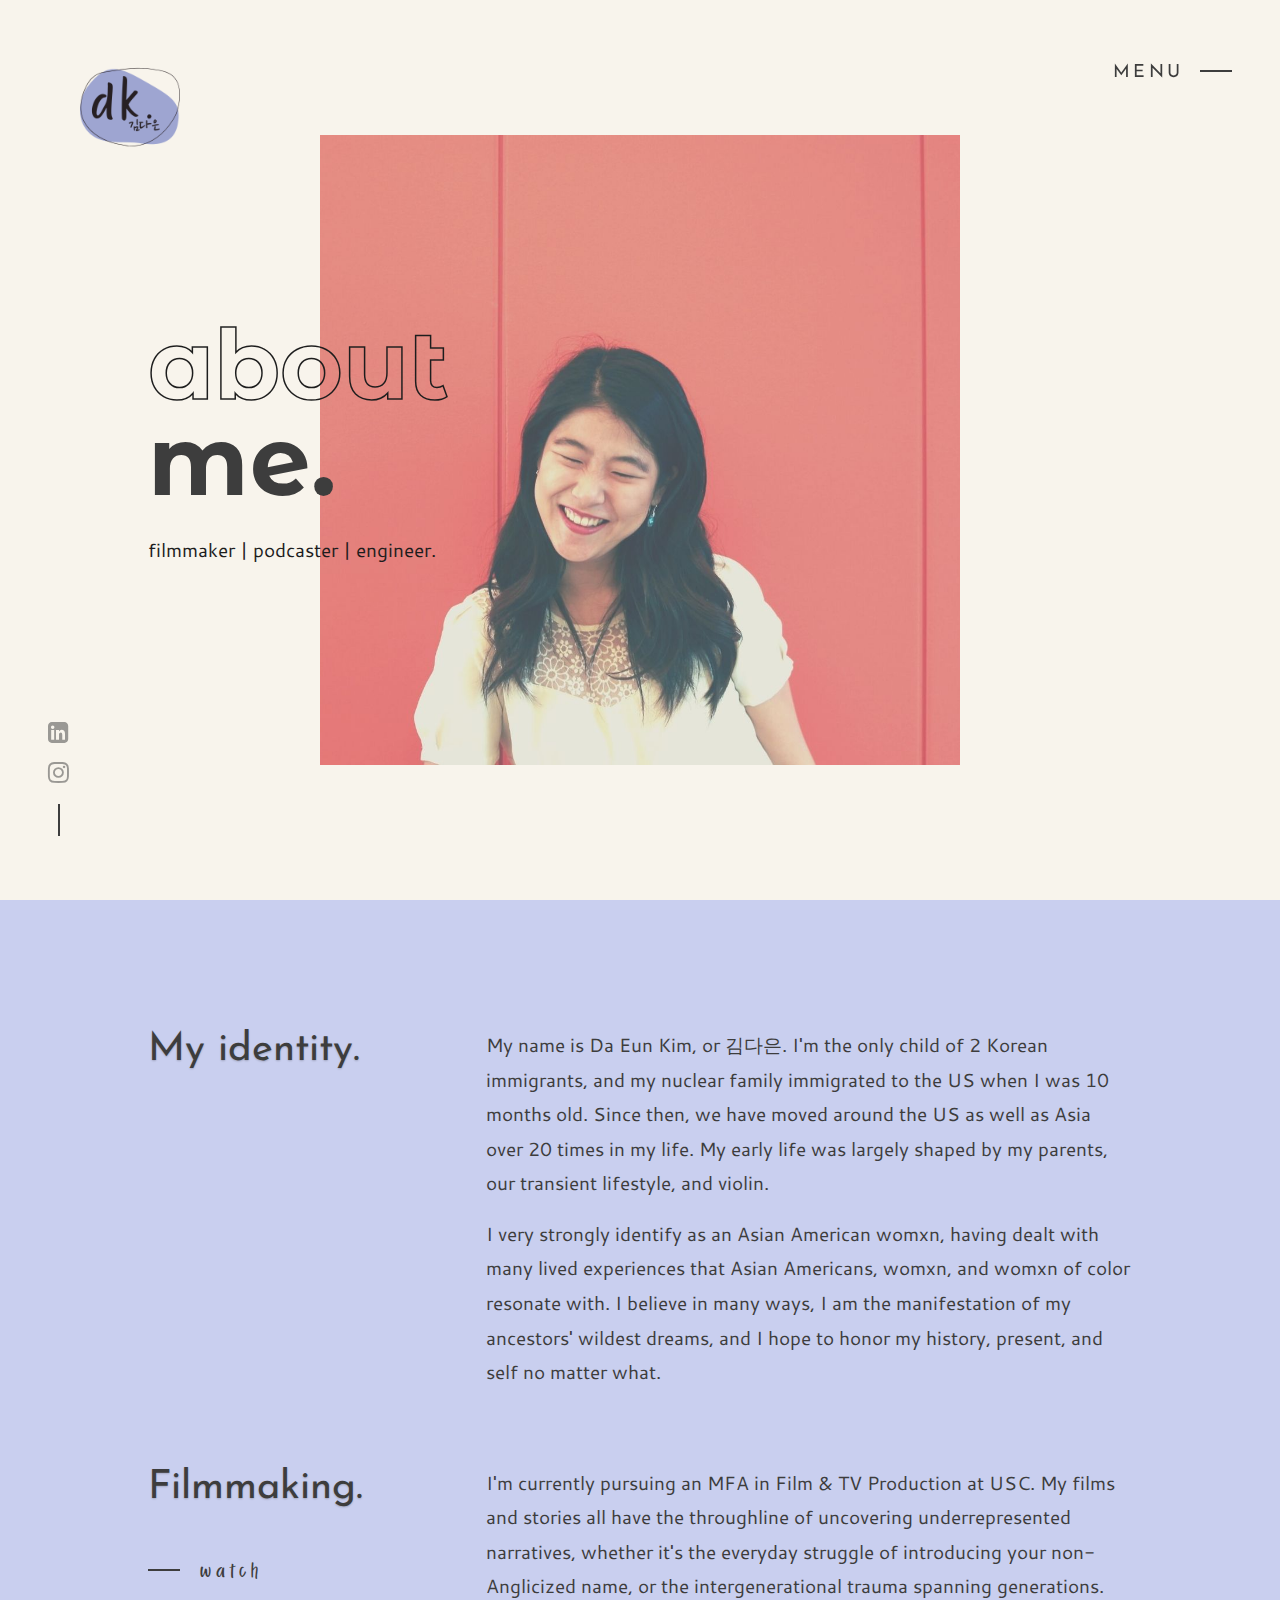
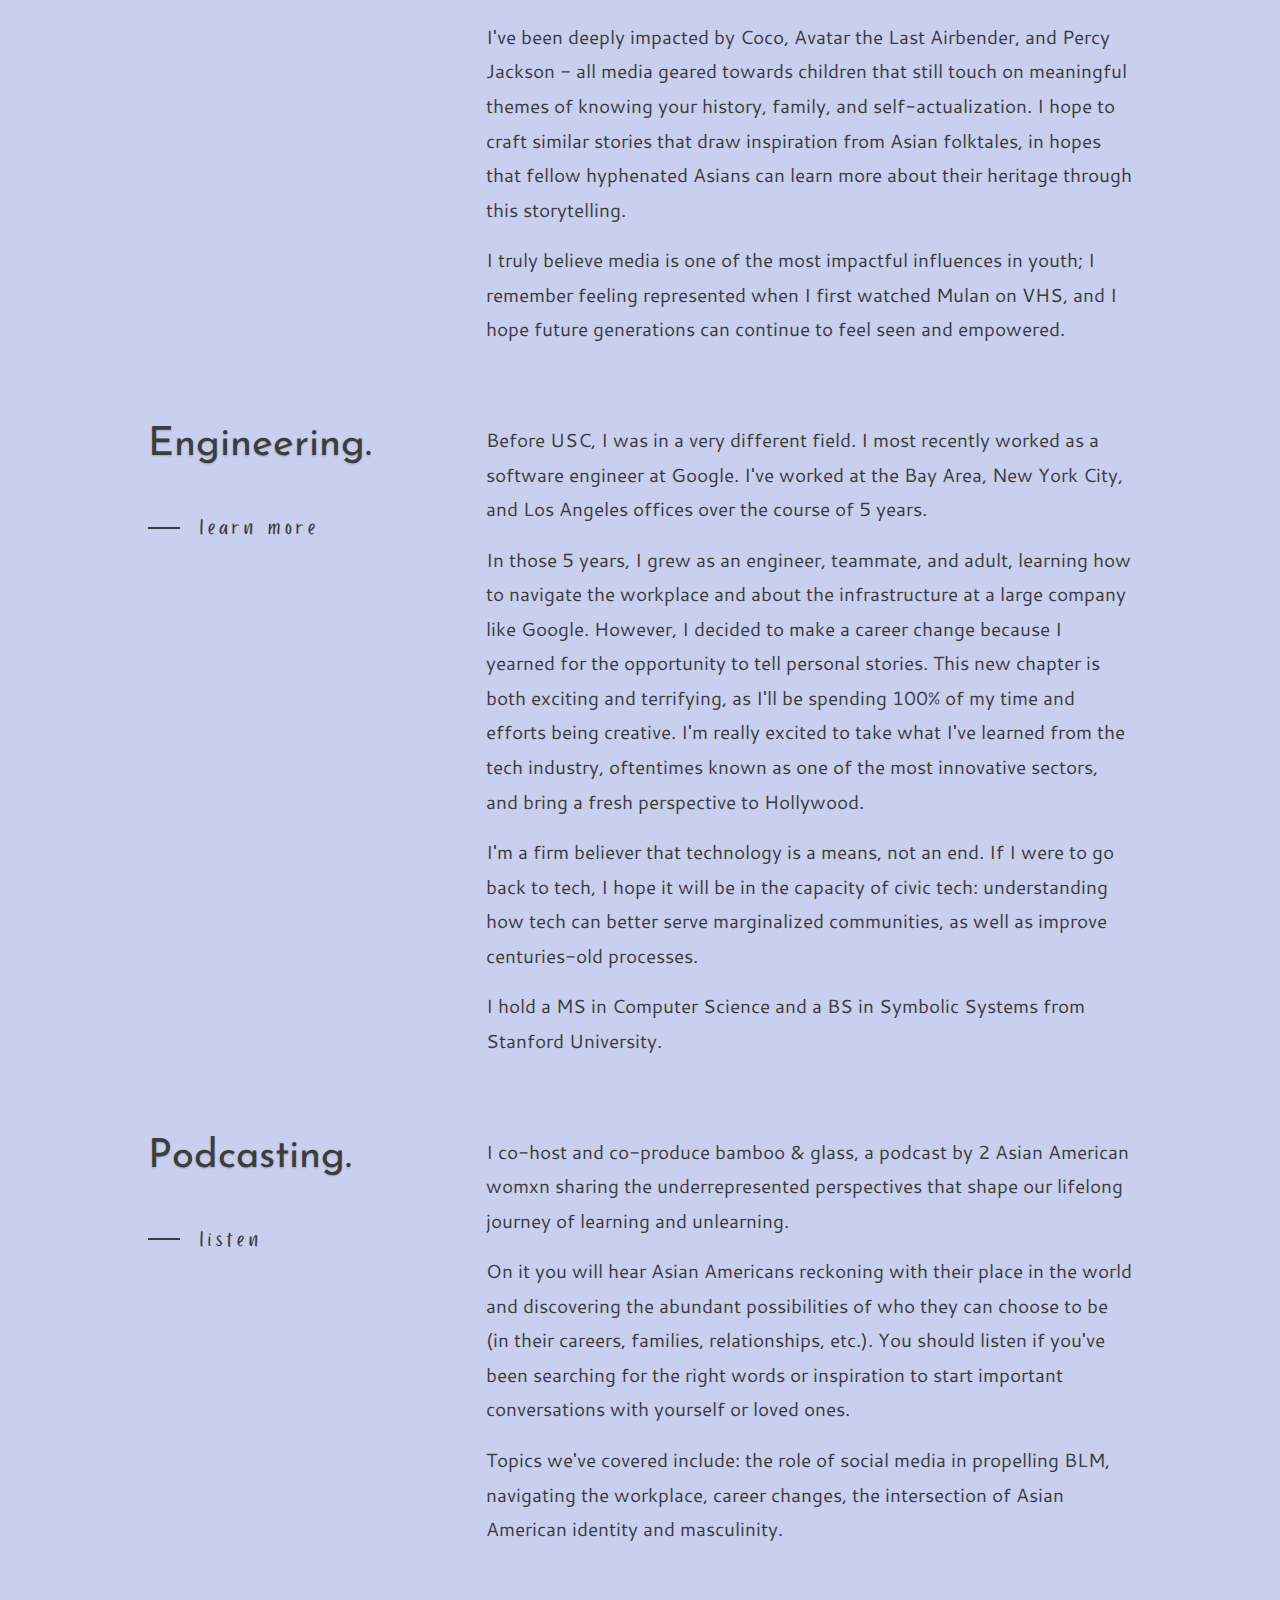
==== about.html @ c41846d3 "revamped website!" ====
<!doctype html>
<!--
Website By Miradontsoa / MiVFX
http://twitter.com/miradontsoa
http://miradontsoa.com
-->

<html class="no-js" lang="en">

<head>
  <link rel="icon" href="images/logo.png">
  <meta http-equiv="content-type" content="text/html; charset=UTF-8">

  <!-- Page Title Here -->
  <title>About me - Da Eun Kim</title>

  <!-- Meta -->
  <!-- Page Description Here -->
  <meta name="description" content="Da Eun Kim's biography.">

  <!-- Disable screen scaling-->
  <meta name="viewport" content="width=device-width, user-scalable=no, initial-scale=1, maximum-scale=1, user-scalable=0">

  <!-- Twitter Meta -->
  <meta name="twitter:site" content="@miradontsoa">
  <meta name="twitter:creator" content="@miradontsoa">
  <meta name="twitter:card" content="summary">
  <meta name="twitter:title" content="Page Title">
  <meta name="twitter:description" content="Description of the page">
  <meta name="twitter:image" content="/img/bg-default.jpg">

  <!-- Facebook Meta -->
  <meta property="og:url" content="your website url here">
  <meta property="og:title" content="Page Title">
  <meta property="og:description" content="Description of the page">
  <meta property="og:type" content="website">
  <meta property="og:image" content="/img/bg-default.jpg">
  <meta property="og:image:secure_url" content="/img/bg-default.jpg">
  <meta property="og:image:type" content="image/jpg">
  <meta property="og:image:width" content="1200">
  <meta property="og:image:height" content="630">

  <!-- Place favicon.ico and apple-touch-icon(s) in the root directory -->
  <!-- Web fonts and Web Icons -->
  <link rel="stylesheet" href="./fonts/notosans/stylesheet.css">
  <link rel="stylesheet" href="./fonts/glacial/stylesheet.css">
  <link rel="stylesheet" href="./fonts/montserrat/stylesheet.css">
  <link rel="stylesheet" href="./fonts/playfair/stylesheet.css">
  <link rel="stylesheet" href="./fonts/ionicons.min.css">
  <link rel="stylesheet" href="./fonts/font-awesome.min.css">
  <link href="https://fonts.googleapis.com/css2?family=Alegreya+Sans&family=Assistant:wght@800&family=Cantarell&family=Josefin+Sans&family=Montserrat+Alternates:wght@900&family=Oxygen:wght@300;400&display=swap" rel="stylesheet">

  <!-- Vendor CSS style -->
  <link rel="stylesheet" href="./css/pageloader.css">

  <!-- Uncomment below to load individualy vendor CSS -->
  <link rel="stylesheet" href="./css/bootstrap.min.css">
  <link rel="stylesheet" href="./js/vendor/swiper.min.css">
  <link rel="stylesheet" href="./js/vendor/jquery.fullpage.min.css">
  <link rel="stylesheet" href="./js/vegas/vegas.min.css">

  <!-- Main CSS files -->
  <link rel="stylesheet" href="./css/main.css">

  <!-- add alt layout here -->
  <link rel="stylesheet" href="./css/style-1.css">

  <script src="./js/vendor/modernizr-2.7.1.min.js"></script>

  <link href="https://unpkg.com/aos@2.3.1/dist/aos.css" rel="stylesheet">
    <script src="https://unpkg.com/aos@2.3.1/dist/aos.js"></script>
</head>

<body id="menu" class="body-page">
  <!--[if lt IE 8]>
            <p class="browsehappy">You are using an <strong>outdated</strong> browser. Please <a href="http://browsehappy.com/">upgrade your browser</a> to improve your experience.</p>
        <![endif]-->

  <!-- Page Loader : just comment these lines to remove it -->
  <div class="page-loader" id="page-loader">
    <div>
      <div class="icon ion-spin"></div>
      <p>loading</p>
    </div>
  </div>

  <!-- BEGIN OF site header Menu -->
  <header class="page-header navbar page-header-drawer menu-right logo-left topmenu-right ">

    <!-- Begin of menu icon toggler -->
    <button class="navbar-toggler site-menu-icon" id="navMenuIcon">
      <!-- Available class : menu-icon-dot / menu-icon-line-->
      <span class="menu-icon menu-icon-line">
        <span class="text show-menu-visible">Close</span>
        <span class="text hide-menu-visible">Menu</span>
        <span class="bars">
          <span class="bar1"></span>
          <span class="bar2"></span>
          <span class="bar3"></span>
        </span>
      </span>
    </button>
    <!-- End of menu icon toggler -->

    <!-- Begin of logo/brand -->
    <a class="navbar-brand" href="./#">
      <!-- Arrows scroll down/up -->
      <span class="logo">
        <img class="light-logo" src="images/logo.png" alt="Logo">
      </span>
    </a>
    <!-- End of logo/brand -->

    <!-- begin of menu wrapper -->
    <div class="all-menu-wrapper" id="navbarMenu">

      <!-- Begin of hamburger mainmenu menu -->
      <nav class="navbar-mainmenu">
        <div class="mainmenu-bg"></div>
        <div class="mainmenu-content">
          <ul class="navbar-nav">
            <li class="nav-item active">
              <a class="nav-link" href="./index.html">home</a>
            </li>
            <li class="nav-item">
              <a class="nav-link" href="./about.html">about
                <span class="sr-only">(current)</span>
              </a>
            </li>
            <li class="nav-item">
              <a class="nav-link" href="./film.html">film</a>
            </li>
            <!-- <li class="nav-item">
              <a class="nav-link" href="./demo.html">2020 vision</a>
            </li> -->
          </ul>
          <div class="navbar-footer">
            <div class="row no-gutters">
              <div class="col col-12 col-md-6">
                <div class="icons icons-margin">
                  <a class="btn-icon" href="https://www.linkedin.com/in/da-eun-kim/">
                    <i class="icon fa fa-linkedin-square"></i>
                  </a>
                  <a class="btn-icon" href="https://www.instagram.com/daeunkm/">
                    <i class="icon fa fa-instagram"></i>
                  </a>
                  <!-- <a class="btn-icon" herf="https://www.youtube.com/channel/UCE680xkY7UFFS8_4omLh6Jg">
                    <i class="icon fa fa-youtube-play"></i>
                  </a> -->
                </div>
              </div>
              <div class="col col-12 col-md-6 footer-notes">
                <p class="text-right">da eun kim. 2020</p>
              </div>
            </div>
          </div>
        </div>
      </nav>
      <!-- End of hamburger mainmenu menu -->


    </div>
    <!-- end of menu wrapper -->

  </header>
  <!-- END OF site header Menu-->

  <!-- BEGIN OF page cover -->
  <div class="page-cover">


  </div>
  <!--END OF page cover -->

  <!-- BEGIN OF page main content -->
  <main class="page-main main-anim scrollpage-container" id="mainpage">

    <!-- Begin of home section -->
    <div class="section section-home fullscreen-md main-home section-center content-black bg-level-3"
    data-section="home">
      <!-- Begin of section wrapper -->
      <div class="section-wrapper with-margin">
        <!-- content -->
        <div class="section-content anim">
          <div class="row c-wrapper">
            <div class="col-12 col-md-8 text-left">
              <!-- title and description -->
              <div class="title-desc mb-0">
                <h1 class="artsy-title display-4 display-title home-title text-no-shadow anim-blur anim-2 mb-4">
                  <span class="text-stroke">about</span>
                  <br>
                  <span class="">me.</span>
                </h1>
                <p class="anim-3">filmmaker | podcaster | engineer.</p>
              </div>
            </div>

            <div class="image-bg-wrapper center-vh">
              <div class="col-wrapper ">
                <img class="img-block" src="./images/about.jpg" alt="home image">
              </div>
            </div>
          </div>
        </div>

      </div>
      <!-- End of section wrapper -->
    </div>
    <!-- End of home section -->


    <!-- Begin of description section -->
    <div class="section fullscreen-md-off bg-level-4 no-footer" data-section="about-us">

      <!-- Begin of section wrapper -->
      <div class="section-wrapper with-margin">

        <!-- content -->
        <div class="section-content anim">
          <div class="about-row row">
            <div class="col-12 col-md-4 text-left">
              <!-- title and description -->
              <div class="title-desc pr-4">
                <h2 class="display-5 anim-2">My identity.</h2>
              </div>
            </div>
            <div class="col-12 col-md-8 text-left">
              <!-- title and description -->
              <div class="title-desc anim-4">
                <p>My name is Da Eun Kim, or 김다은. I'm the only child of 2 Korean immigrants, and my nuclear family immigrated to the US when I was 10 months old. Since then, we have moved around the US as well as Asia over 20 times in my life. My early life was largely shaped by my parents, our transient lifestyle, and violin.</p>
                <p>I very strongly identify as an Asian American womxn, having dealt with many lived experiences that Asian Americans, womxn, and womxn of color resonate with. I believe in many ways, I am the manifestation of my ancestors' wildest dreams, and I hope to honor my history, present, and self no matter what.</p>
              </div>
            </div>
          </div>

          <div class="about-row row">
            <div class="col-12 col-md-4 text-left">
              <!-- title and description -->
              <div class="title-desc pr-4">
                <h2 class="display-5 anim-2">Filmmaking.</h2>
              </div>
              <div class="btns-action anim-3 mb-3">
                <a class="btn btn-line" href="./film.html">
                  <span class="text">watch</span>
                </a>
              </div>
            </div>
            <div class="col-12 col-md-8 text-left">
              <!-- title and description -->
              <div class="title-desc anim-4">
                <p>I'm currently pursuing an MFA in Film & TV Production at USC. My films and stories all have the throughline of uncovering underrepresented narratives, whether it's the everyday struggle of introducing your non-Anglicized name, or the intergenerational trauma spanning generations.</p>
                <p>I've been deeply impacted by Coco, Avatar the Last Airbender, and Percy Jackson - all media geared towards children that still touch on meaningful themes of knowing your history, family, and self-actualization. I hope to craft similar stories that draw inspiration from Asian folktales, in hopes that fellow hyphenated Asians can learn more about their heritage through this storytelling.</p>
                <p>I truly believe media is one of the most impactful influences in youth; I remember feeling represented when I first watched Mulan on VHS, and I hope future generations can continue to feel seen and empowered.</p>
              </div>
            </div>
          </div>

          <div class="about-row row">
            <div class="col-12 col-md-4 text-left">
              <!-- title and description -->
              <div class="title-desc pr-4">
                <h2 class="display-5 anim-2">Engineering.</h2>
              </div>
              <div class="btns-action anim-3 mb-3">
                <a class="btn btn-line" href="https://www.linkedin.com/in/da-eun-kim/">
                  <span class="text">learn more</span>
                </a>
              </div>
            </div>
            <div class="col-12 col-md-8 text-left">
              <!-- title and description -->
              <div class="title-desc anim-4">
                <p>Before USC, I was in a very different field. I most recently worked as a software engineer at Google. I've worked at the Bay Area, New York City, and Los Angeles offices over the course of 5 years.</p>
                <p>In those 5 years, I grew as an engineer, teammate, and adult, learning how to navigate the workplace and about the infrastructure at a large company like Google. However, I decided to make a career change because I yearned for the opportunity to tell personal stories. This new chapter is both exciting and terrifying, as I'll be spending 100% of my time and efforts being creative. I'm really excited to take what I've learned from the tech industry, oftentimes known as one of the most innovative sectors, and bring a fresh perspective to Hollywood.</p>
                <p>I'm a firm believer that technology is a means, not an end. If I were to go back to tech, I hope it will be in the capacity of civic tech: understanding how tech can better serve marginalized communities, as well as improve centuries-old processes.</p>
                <p>I hold a MS in Computer Science and a BS in Symbolic Systems from Stanford University.</p>
              </div>
            </div>
          </div>

          <div class="row">
            <div class="col-12 col-md-4 text-left">
              <!-- title and description -->
              <div class="title-desc pr-4">
                <h2 class="display-5 anim-2">Podcasting.</h2>
              </div>
              <div class="btns-action anim-3 mb-3">
                <a class="btn btn-line" href="https://www.bambooandglass.buzzsprout.com">
                  <span class="text">listen</span>
                </a>
              </div>
            </div>
            <div class="col-12 col-md-8 text-left">
              <!-- title and description -->
              <div class="title-desc anim-4">
                <p>I co-host and co-produce bamboo & glass, a podcast by 2 Asian American womxn sharing the underrepresented perspectives that shape our lifelong journey of learning and unlearning.</p>
                <p>On it you will hear Asian Americans reckoning with their place in the world and discovering the abundant possibilities of who they can choose to be (in their careers, families, relationships, etc.). You should listen if you've been searching for the right words or inspiration to start important conversations with yourself or loved ones.</p>
                <p>Topics we've covered include: the role of social media in propelling BLM, navigating the workplace, career changes, the intersection of Asian American identity and masculinity.</p>
              </div>
            </div>
          </div>
        </div>


      </div>
      <!-- End of section wrapper -->
    </div>
    <!-- End of description section -->
    <!-- End of description section -->
    


    
  </main>
  <!-- END OF page main content -->

  <!-- BEGIN OF page footer -->
  <footer id="site-footer" class="page-footer d-none d-lg-block">

    <!-- Left content -->
    <div class="footer-left">
      <ul class="social">
        <li>
          <a href="https://www.linkedin.com/in/da-eun-kim/">
            <i class="icon fa fa-linkedin-square"></i>
          </a>
        </li>
        <li>
          <a href="https://www.instagram.com/daeunkm/">
            <i class="icon fa fa-instagram"></i>
          </a>
        </li>
      </ul>
    </div>
  </footer>
  <!-- END OF site footer -->

  <!-- scripts -->
  <!-- All Javascript plugins goes here -->
  <script src="./js/vendor/jquery-1.12.4.min.js"></script>

  <!-- All vendor scripts -->
  <script src="./js/vendor/scrolloverflow.min.js"></script>
  <script src="./js/vendor/all.js"></script>
  <script src="./js/particlejs/particles.min.js"></script>

  <!-- Countdown script -->
  <script src="./js/jquery.downCount.js"></script>

  <!-- Form script -->
  <script src="./js/form_script.js"></script>

  <!-- Javascript main files -->
  <script src="./js/main.js"></script>

</body>

</html>
---- fonts/notosans/stylesheet.css ----
@font-face {
    font-family: 'Noto Sans';
    src: url('NotoSans-Regular-webfont.eot');
    src: url('NotoSans-Regular-webfont.eot?#iefix') format('embedded-opentype'),
         url('NotoSans-Regular-webfont.woff2') format('woff2'),
         url('NotoSans-Regular-webfont.woff') format('woff'),
         url('NotoSans-Regular-webfont.ttf') format('truetype'),
         url('NotoSans-Regular-webfont.svg#noto_sansregular') format('svg');
    font-weight: normal;
    font-style: normal;

}


@font-face {
    font-family: 'Noto Sans';
    src: url('NotoSans-Italic-webfont.eot');
    src: url('NotoSans-Italic-webfont.eot?#iefix') format('embedded-opentype'),
         url('NotoSans-Italic-webfont.woff2') format('woff2'),
         url('NotoSans-Italic-webfont.woff') format('woff'),
         url('NotoSans-Italic-webfont.ttf') format('truetype'),
         url('NotoSans-Italic-webfont.svg#noto_sansitalic') format('svg');
    font-weight: normal;
    font-style: italic;

}


@font-face {
    font-family: 'Noto Sans';
    src: url('NotoSans-Bold-webfont.eot');
    src: url('NotoSans-Bold-webfont.eot?#iefix') format('embedded-opentype'),
         url('NotoSans-Bold-webfont.woff2') format('woff2'),
         url('NotoSans-Bold-webfont.woff') format('woff'),
         url('NotoSans-Bold-webfont.ttf') format('truetype'),
         url('NotoSans-Bold-webfont.svg#noto_sansbold') format('svg');
    font-weight: bold;
    font-style: normal;

}

@font-face {
    font-family: 'Noto Sans';
    src: url('NotoSans-BoldItalic-webfont.eot');
    src: url('NotoSans-BoldItalic-webfont.eot?#iefix') format('embedded-opentype'),
         url('NotoSans-BoldItalic-webfont.woff2') format('woff2'),
         url('NotoSans-BoldItalic-webfont.woff') format('woff'),
         url('NotoSans-BoldItalic-webfont.ttf') format('truetype'),
         url('NotoSans-BoldItalic-webfont.svg#noto_sansbold_italic') format('svg');
    font-weight: normal;
    font-style: italic;

}
---- fonts/glacial/stylesheet.css ----
/* Generated by Font Squirrel (http://www.fontsquirrel.com) on February 24, 2016 */



@font-face {
    font-family: "Glacial Indifference";
    src: url('glacialindifference-bold_-_copie-webfont.eot');
    src: url('glacialindifference-bold_-_copie-webfont.eot?#iefix') format('embedded-opentype'),
         url('glacialindifference-bold_-_copie-webfont.woff2') format('woff2'),
         url('glacialindifference-bold_-_copie-webfont.woff') format('woff'),
         url('glacialindifference-bold_-_copie-webfont.ttf') format('truetype'),
         url('glacialindifference-bold_-_copie-webfont.svg#glacial_indifferencebold') format('svg');
    font-weight: bold;
    font-style: normal;

}




@font-face {
    font-family: "Glacial Indifference";
    src: url('glacialindifference-regular-webfont.eot');
    src: url('glacialindifference-regular-webfont.eot?#iefix') format('embedded-opentype'),
         url('glacialindifference-regular-webfont.woff2') format('woff2'),
         url('glacialindifference-regular-webfont.woff') format('woff'),
         url('glacialindifference-regular-webfont.ttf') format('truetype'),
         url('glacialindifference-regular-webfont.svg#glacial_indifferenceregular') format('svg');
    font-weight: normal;
    font-style: normal;

}
---- fonts/montserrat/stylesheet.css ----
/* Generated by Font Squirrel (http://www.fontsquirrel.com) on March 2, 2015 */



@font-face {
    font-family: 'Montserrat';
    src: url('Montserrat-Black-webfont.eot');
    src: url('Montserrat-Black-webfont.eot?#iefix') format('embedded-opentype'),
         url('Montserrat-Black-webfont.woff2') format('woff2'),
         url('Montserrat-Black-webfont.woff') format('woff'),
         url('Montserrat-Black-webfont.ttf') format('truetype');
    font-weight: 900;
    font-style: normal;

}




@font-face {
    font-family: 'Montserrat';
    src: url('Montserrat-Bold-webfont.eot');
    src: url('Montserrat-Bold-webfont.eot?#iefix') format('embedded-opentype'),
         url('Montserrat-Bold-webfont.woff2') format('woff2'),
         url('Montserrat-Bold-webfont.woff') format('woff'),
         url('Montserrat-Bold-webfont.ttf') format('truetype');
    font-weight: 700;
    font-style: normal;

}




@font-face {
    font-family: 'Montserrat Hairline';
    src: url('Montserrat-Hairline-webfont.eot');
    src: url('Montserrat-Hairline-webfont.eot?#iefix') format('embedded-opentype'),
         url('Montserrat-Hairline-webfont.woff2') format('woff2'),
         url('Montserrat-Hairline-webfont.woff') format('woff'),
         url('Montserrat-Hairline-webfont.ttf') format('truetype');
    font-weight: normal;
    font-style: normal;

}

@font-face {
    font-family: 'Montserrat';
    src: url('Montserrat-Hairline-webfont.eot');
    src: url('Montserrat-Hairline-webfont.eot?#iefix') format('embedded-opentype'),
         url('Montserrat-Hairline-webfont.woff2') format('woff2'),
         url('Montserrat-Hairline-webfont.woff') format('woff'),
         url('Montserrat-Hairline-webfont.ttf') format('truetype');
    font-weight: 100;
    font-style: normal;

}



@font-face {
    font-family: 'Montserrat';
    src: url('Montserrat-Regular-webfont.eot');
    src: url('Montserrat-Regular-webfont.eot?#iefix') format('embedded-opentype'),
         url('Montserrat-Regular-webfont.woff2') format('woff2'),
         url('Montserrat-Regular-webfont.woff') format('woff'),
         url('Montserrat-Regular-webfont.ttf') format('truetype');
    font-weight: normal;
    font-style: normal;

}




@font-face {
    font-family: 'Montserrat';
    src: url('Montserrat-Light-webfont.eot');
    src: url('Montserrat-Light-webfont.eot?#iefix') format('embedded-opentype'),
         url('Montserrat-Light-webfont.woff2') format('woff2'),
         url('Montserrat-Light-webfont.woff') format('woff'),
         url('Montserrat-Light-webfont.ttf') format('truetype');
    font-weight: 300;
    font-style: normal;

}
---- fonts/playfair/stylesheet.css ----
/* Generated by Font Squirrel (https://www.fontsquirrel.com) on November 28, 2016 */



@font-face {
    font-family: 'Playfair Display';
    src: url('playfairdisplay-black-webfont.woff2') format('woff2'),
         url('playfairdisplay-black-webfont.woff') format('woff');
    font-weight: 800;
    font-style: normal;

}



@font-face {
    font-family: 'Playfair Display';
    src: url('playfairdisplay-blackitalic-webfont.woff2') format('woff2'),
         url('playfairdisplay-blackitalic-webfont.woff') format('woff');
    font-weight: 800;
    font-style: italic;

}



@font-face {
    font-family: 'Playfair Display';
    src: url('playfairdisplay-bold-webfont.woff2') format('woff2'),
         url('playfairdisplay-bold-webfont.woff') format('woff');
    font-weight: bold;
    font-style: normal;

}





@font-face {
    font-family: 'Playfair Display';
    src: url('playfairdisplay-bolditalic-webfont.woff2') format('woff2'),
         url('playfairdisplay-bolditalic-webfont.woff') format('woff');
    font-weight: bold;
    font-style: italic;

}


@font-face {
    font-family: 'Playfair Display';
    src: url('playfairdisplay-regular-webfont.woff2') format('woff2'),
         url('playfairdisplay-regular-webfont.woff') format('woff');
    font-weight: normal;
    font-style: normal;

}




@font-face {
    font-family: 'Playfair Display';
    src: url('playfairdisplay-italic-webfont.woff2') format('woff2'),
         url('playfairdisplay-italic-webfont.woff') format('woff');
    font-weight: normal;
    font-style: italic;

}
---- css/pageloader.css ----
/*----------------------------------------------------------------------
Page loader CSS BY HighHay

USAGE:
------
- Add this as an external CSS file and put it before other css links inside
html file
- Add the following tag inside HTML file :
<div class='page-loader'>
    <div><i class='fa fa-spinner  fa-spin'></i><p>loading</p></div>
</div>
------------------------------------------------------------------------*/
.page-loader {
  position: fixed;
  z-index: 200;
  width: 100%;
  height: 100%;
  top: 0;
  left: 0;
  color: #8b8b8b;
  background: #ffffff;
  display: block; }

.page-loader .fa {
  font-size: 2.5rem; }

.page-loader,
.page-loader.visible {
  transition: 0.6s;
  opacity: 1;
  visibility: visible; }

.page-loader.p-hidden {
  visibility: hidden;
  opacity: 0; }

.page-loader div {
  position: absolute;
  top: 50%;
  width: 100%;
  text-align: center;
  margin-top: 0;
  display: block;
  -webkit-transform: translateY(-50%);
          transform: translateY(-50%); }

.page-loader div .icon {
  position: absolute;
  display: inline-block;
  margin-left: -40px;
  margin-top: -40px;
  left: 50%;
  width: 80px;
  height: 80px;
  content: "";
  background: transparent;
  border-radius: 100px;
  border: 2px solid currentColor;
  border-top-color: transparent;
  border-bottom-color: transparent; }

.page-loader div p {
  margin-top: 0;
  margin-bottom: 0;
  font-size: 14px;
  color: currentColor;
  letter-spacing: 1em;
  padding-left: 1em;
  text-transform: uppercase;
  /*			font-family: 'Montserrat';*/
  font-family: 'Roboto', 'Helvetica', sans-serif;
  font-weight: bold; }
---- js/vegas/vegas.min.css ----
/*
	vegas vieo background
*/
.vegas-overlay,.vegas-slide,.vegas-slide-inner,.vegas-timer,.vegas-wrapper{position:absolute;top:0;left:0;bottom:0;right:0;overflow:hidden;border:none;padding:0;margin:0}.vegas-overlay{opacity:.5;background:url(overlays/02.png) center center}.vegas-timer{top:auto;bottom:0;height:2px}.vegas-timer-progress{width:0;height:100%;background:#fff;-webkit-transition:width ease-out;transition:width ease-out}.vegas-timer-running .vegas-timer-progress{width:100%}.vegas-slide,.vegas-slide-inner{margin:0;padding:0;background:center center no-repeat;-webkit-transform:translateZ(0);transform:translateZ(0)}body .vegas-container{overflow:hidden!important;position:relative}.vegas-video{min-width:100%;min-height:100%;width:auto;height:auto}body.vegas-container{overflow:auto;position:static;z-index:-2}body.vegas-container>.vegas-overlay,body.vegas-container>.vegas-slide,body.vegas-container>.vegas-timer{position:fixed;z-index:-1}:root body.vegas-container>.vegas-overlay,:root body.vegas-container>.vegas-slide,_::full-page-media,_:future{bottom:-76px}.vegas-transition-fade,.vegas-transition-fade2{opacity:0}.vegas-transition-fade-in,.vegas-transition-fade2-in{opacity:1}.vegas-transition-fade2-out{opacity:0}.vegas-transition-blur,.vegas-transition-blur2{opacity:0;-webkit-filter:blur(32px);filter:blur(32px)}.vegas-transition-blur-in,.vegas-transition-blur2-in{opacity:1;-webkit-filter:blur(0px);filter:blur(0px)}.vegas-transition-blur2-out{opacity:0}.vegas-transition-flash,.vegas-transition-flash2{opacity:0;-webkit-filter:brightness(25);filter:brightness(25)}.vegas-transition-flash-in,.vegas-transition-flash2-in{opacity:1;-webkit-filter:brightness(1);filter:brightness(1)}.vegas-transition-flash2-out{opacity:0;-webkit-filter:brightness(25);filter:brightness(25)}.vegas-transition-negative,.vegas-transition-negative2{opacity:0;-webkit-filter:invert(100%);filter:invert(100%)}.vegas-transition-negative-in,.vegas-transition-negative2-in{opacity:1;-webkit-filter:invert(0);filter:invert(0)}.vegas-transition-negative2-out{opacity:0;-webkit-filter:invert(100%);filter:invert(100%)}.vegas-transition-burn,.vegas-transition-burn2{opacity:0;-webkit-filter:contrast(1000%) saturate(1000%);filter:contrast(1000%) saturate(1000%)}.vegas-transition-burn-in,.vegas-transition-burn2-in{opacity:1;-webkit-filter:contrast(100%) saturate(100%);filter:contrast(100%) saturate(100%)}.vegas-transition-burn2-out{opacity:0;-webkit-filter:contrast(1000%) saturate(1000%);filter:contrast(1000%) saturate(1000%)}.vegas-transition-slideLeft,.vegas-transition-slideLeft2{-webkit-transform:translateX(100%);-ms-transform:translateX(100%);transform:translateX(100%)}.vegas-transition-slideLeft-in,.vegas-transition-slideLeft2-in{-webkit-transform:translateX(0%);-ms-transform:translateX(0%);transform:translateX(0%)}.vegas-transition-slideLeft2-out,.vegas-transition-slideRight,.vegas-transition-slideRight2{-webkit-transform:translateX(-100%);-ms-transform:translateX(-100%);transform:translateX(-100%)}.vegas-transition-slideRight-in,.vegas-transition-slideRight2-in{-webkit-transform:translateX(0%);-ms-transform:translateX(0%);transform:translateX(0%)}.vegas-transition-slideRight2-out{-webkit-transform:translateX(100%);-ms-transform:translateX(100%);transform:translateX(100%)}.vegas-transition-slideUp,.vegas-transition-slideUp2{-webkit-transform:translateY(100%);-ms-transform:translateY(100%);transform:translateY(100%)}.vegas-transition-slideUp-in,.vegas-transition-slideUp2-in{-webkit-transform:translateY(0%);-ms-transform:translateY(0%);transform:translateY(0%)}.vegas-transition-slideDown,.vegas-transition-slideDown2,.vegas-transition-slideUp2-out{-webkit-transform:translateY(-100%);-ms-transform:translateY(-100%);transform:translateY(-100%)}.vegas-transition-slideDown-in,.vegas-transition-slideDown2-in{-webkit-transform:translateY(0%);-ms-transform:translateY(0%);transform:translateY(0%)}.vegas-transition-slideDown2-out{-webkit-transform:translateY(100%);-ms-transform:translateY(100%);transform:translateY(100%)}.vegas-transition-zoomIn,.vegas-transition-zoomIn2{-webkit-transform:scale(0);-ms-transform:scale(0);transform:scale(0);opacity:0}.vegas-transition-zoomIn-in,.vegas-transition-zoomIn2-in{-webkit-transform:scale(1);-ms-transform:scale(1);transform:scale(1);opacity:1}.vegas-transition-zoomIn2-out,.vegas-transition-zoomOut,.vegas-transition-zoomOut2{-webkit-transform:scale(2);-ms-transform:scale(2);transform:scale(2);opacity:0}.vegas-transition-zoomOut-in,.vegas-transition-zoomOut2-in{-webkit-transform:scale(1);-ms-transform:scale(1);transform:scale(1);opacity:1}.vegas-transition-zoomOut2-out{-webkit-transform:scale(0);-ms-transform:scale(0);transform:scale(0);opacity:0}.vegas-transition-swirlLeft,.vegas-transition-swirlLeft2{-webkit-transform:scale(2) rotate(35deg);-ms-transform:scale(2) rotate(35deg);transform:scale(2) rotate(35deg);opacity:0}.vegas-transition-swirlLeft-in,.vegas-transition-swirlLeft2-in{-webkit-transform:scale(1) rotate(0deg);-ms-transform:scale(1) rotate(0deg);transform:scale(1) rotate(0deg);opacity:1}.vegas-transition-swirlLeft2-out,.vegas-transition-swirlRight,.vegas-transition-swirlRight2{-webkit-transform:scale(2) rotate(-35deg);-ms-transform:scale(2) rotate(-35deg);transform:scale(2) rotate(-35deg);opacity:0}.vegas-transition-swirlRight-in,.vegas-transition-swirlRight2-in{-webkit-transform:scale(1) rotate(0deg);-ms-transform:scale(1) rotate(0deg);transform:scale(1) rotate(0deg);opacity:1}.vegas-transition-swirlRight2-out{-webkit-transform:scale(2) rotate(35deg);-ms-transform:scale(2) rotate(35deg);transform:scale(2) rotate(35deg);opacity:0}.vegas-animation-kenburns{-webkit-animation:kenburns ease-out;animation:kenburns ease-out}@-webkit-keyframes kenburns{0%{-webkit-transform:scale(1.5);transform:scale(1.5)}100%{-webkit-transform:scale(1);transform:scale(1)}}@keyframes kenburns{0%{-webkit-transform:scale(1.5);transform:scale(1.5)}100%{-webkit-transform:scale(1);transform:scale(1)}}.vegas-animation-kenburnsUp{-webkit-animation:kenburnsUp ease-out;animation:kenburnsUp ease-out}@-webkit-keyframes kenburnsUp{0%{-webkit-transform:scale(1.5) translate(0,10%);transform:scale(1.5) translate(0,10%)}100%{-webkit-transform:scale(1) translate(0,0);transform:scale(1) translate(0,0)}}@keyframes kenburnsUp{0%{-webkit-transform:scale(1.5) translate(0,10%);transform:scale(1.5) translate(0,10%)}100%{-webkit-transform:scale(1) translate(0,0);transform:scale(1) translate(0,0)}}.vegas-animation-kenburnsDown{-webkit-animation:kenburnsDown ease-out;animation:kenburnsDown ease-out}@-webkit-keyframes kenburnsDown{0%{-webkit-transform:scale(1.5) translate(0,-10%);transform:scale(1.5) translate(0,-10%)}100%{-webkit-transform:scale(1) translate(0,0);transform:scale(1) translate(0,0)}}@keyframes kenburnsDown{0%{-webkit-transform:scale(1.5) translate(0,-10%);transform:scale(1.5) translate(0,-10%)}100%{-webkit-transform:scale(1) translate(0,0);transform:scale(1) translate(0,0)}}.vegas-animation-kenburnsLeft{-webkit-animation:kenburnsLeft ease-out;animation:kenburnsLeft ease-out}@-webkit-keyframes kenburnsLeft{0%{-webkit-transform:scale(1.5) translate(10%,0);transform:scale(1.5) translate(10%,0)}100%{-webkit-transform:scale(1) translate(0,0);transform:scale(1) translate(0,0)}}@keyframes kenburnsLeft{0%{-webkit-transform:scale(1.5) translate(10%,0);transform:scale(1.5) translate(10%,0)}100%{-webkit-transform:scale(1) translate(0,0);transform:scale(1) translate(0,0)}}.vegas-animation-kenburnsRight{-webkit-animation:kenburnsRight ease-out;animation:kenburnsRight ease-out}@-webkit-keyframes kenburnsRight{0%{-webkit-transform:scale(1.5) translate(-10%,0);transform:scale(1.5) translate(-10%,0)}100%{-webkit-transform:scale(1) translate(0,0);transform:scale(1) translate(0,0)}}@keyframes kenburnsRight{0%{-webkit-transform:scale(1.5) translate(-10%,0);transform:scale(1.5) translate(-10%,0)}100%{-webkit-transform:scale(1) translate(0,0);transform:scale(1) translate(0,0)}}.vegas-animation-kenburnsUpLeft{-webkit-animation:kenburnsUpLeft ease-out;animation:kenburnsUpLeft ease-out}@-webkit-keyframes kenburnsUpLeft{0%{-webkit-transform:scale(1.5) translate(10%,10%);transform:scale(1.5) translate(10%,10%)}100%{-webkit-transform:scale(1) translate(0,0);transform:scale(1) translate(0,0)}}@keyframes kenburnsUpLeft{0%{-webkit-transform:scale(1.5) translate(10%,10%);transform:scale(1.5) translate(10%,10%)}100%{-webkit-transform:scale(1) translate(0,0);transform:scale(1) translate(0,0)}}.vegas-animation-kenburnsUpRight{-webkit-animation:kenburnsUpRight ease-out;animation:kenburnsUpRight ease-out}@-webkit-keyframes kenburnsUpRight{0%{-webkit-transform:scale(1.5) translate(-10%,10%);transform:scale(1.5) translate(-10%,10%)}100%{-webkit-transform:scale(1) translate(0,0);transform:scale(1) translate(0,0)}}@keyframes kenburnsUpRight{0%{-webkit-transform:scale(1.5) translate(-10%,10%);transform:scale(1.5) translate(-10%,10%)}100%{-webkit-transform:scale(1) translate(0,0);transform:scale(1) translate(0,0)}}.vegas-animation-kenburnsDownLeft{-webkit-animation:kenburnsDownLeft ease-out;animation:kenburnsDownLeft ease-out}@-webkit-keyframes kenburnsDownLeft{0%{-webkit-transform:scale(1.5) translate(10%,-10%);transform:scale(1.5) translate(10%,-10%)}100%{-webkit-transform:scale(1) translate(0,0);transform:scale(1) translate(0,0)}}@keyframes kenburnsDownLeft{0%{-webkit-transform:scale(1.5) translate(10%,-10%);transform:scale(1.5) translate(10%,-10%)}100%{-webkit-transform:scale(1) translate(0,0);transform:scale(1) translate(0,0)}}.vegas-animation-kenburnsDownRight{-webkit-animation:kenburnsDownRight ease-out;animation:kenburnsDownRight ease-out}@-webkit-keyframes kenburnsDownRight{0%{-webkit-transform:scale(1.5) translate(-10%,-10%);transform:scale(1.5) translate(-10%,-10%)}100%{-webkit-transform:scale(1) translate(0,0);transform:scale(1) translate(0,0)}}@keyframes kenburnsDownRight{0%{-webkit-transform:scale(1.5) translate(-10%,-10%);transform:scale(1.5) translate(-10%,-10%)}100%{-webkit-transform:scale(1) translate(0,0);transform:scale(1) translate(0,0)}}
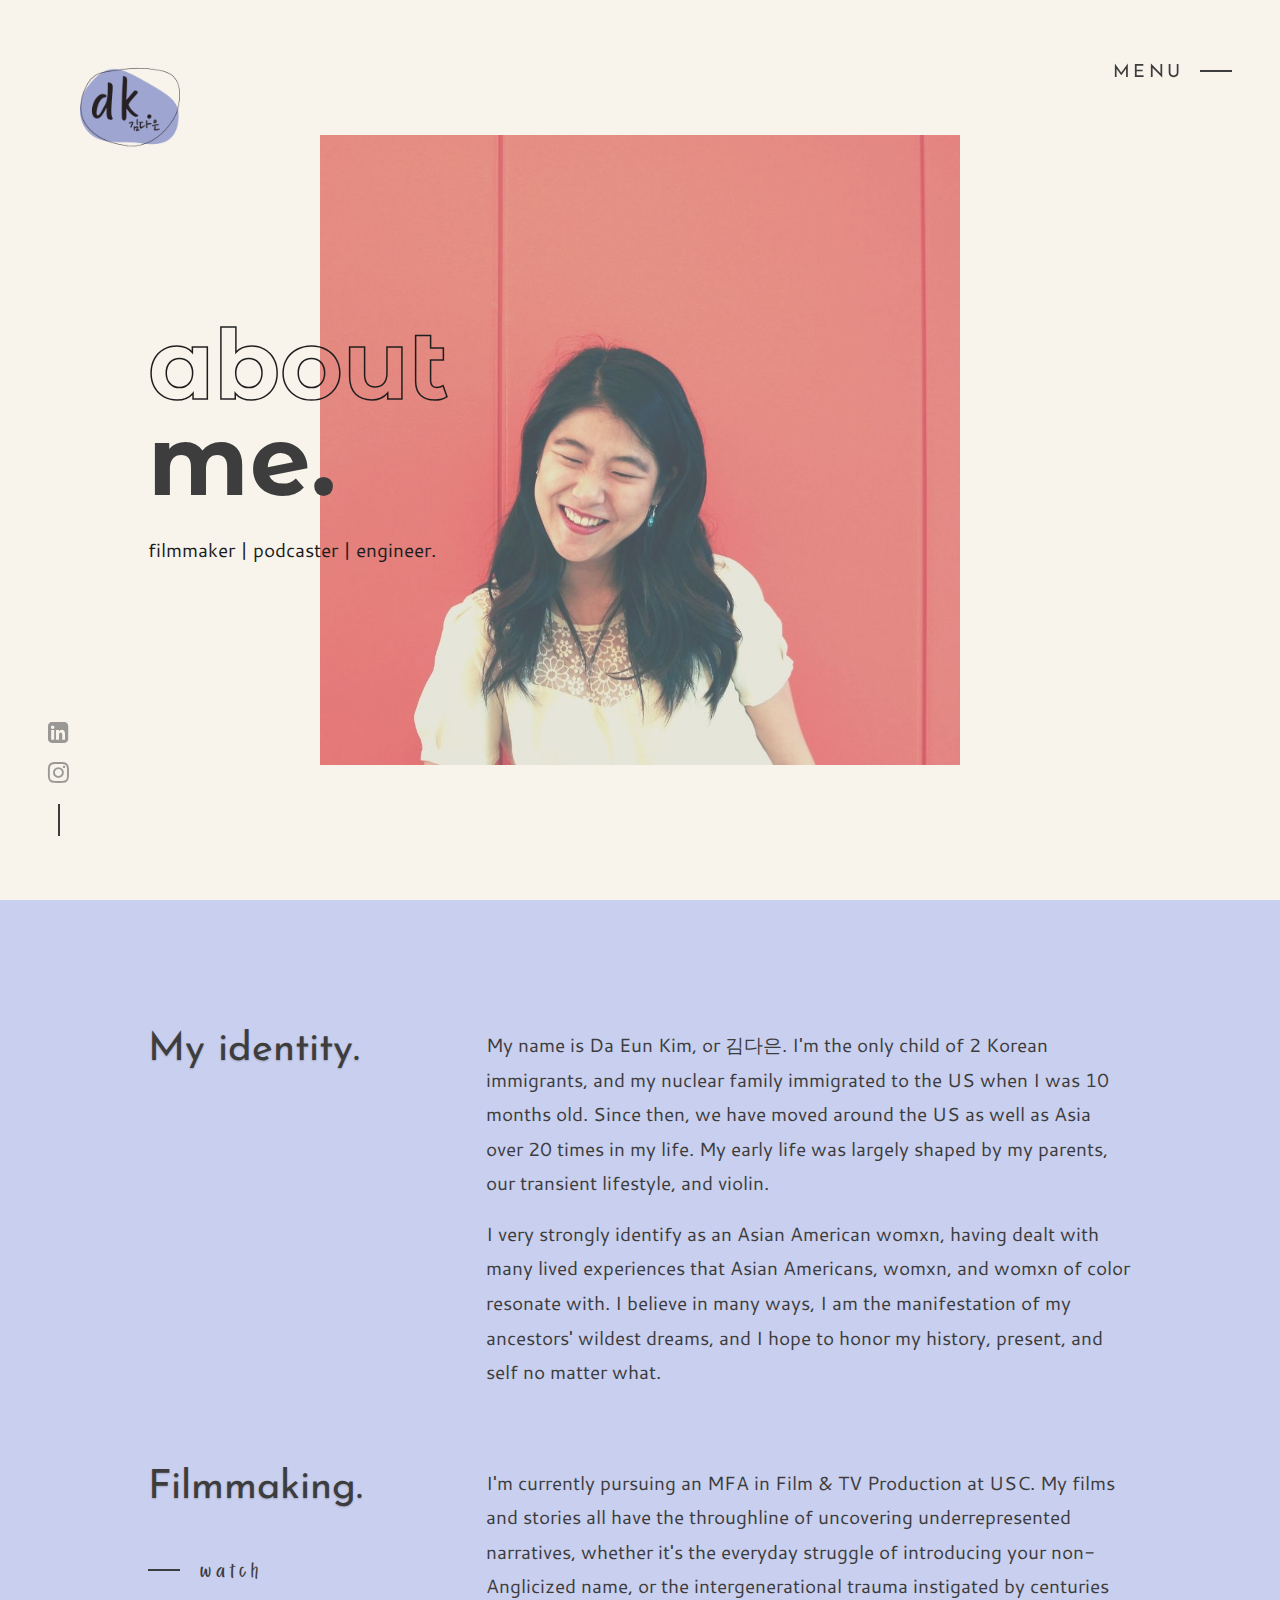
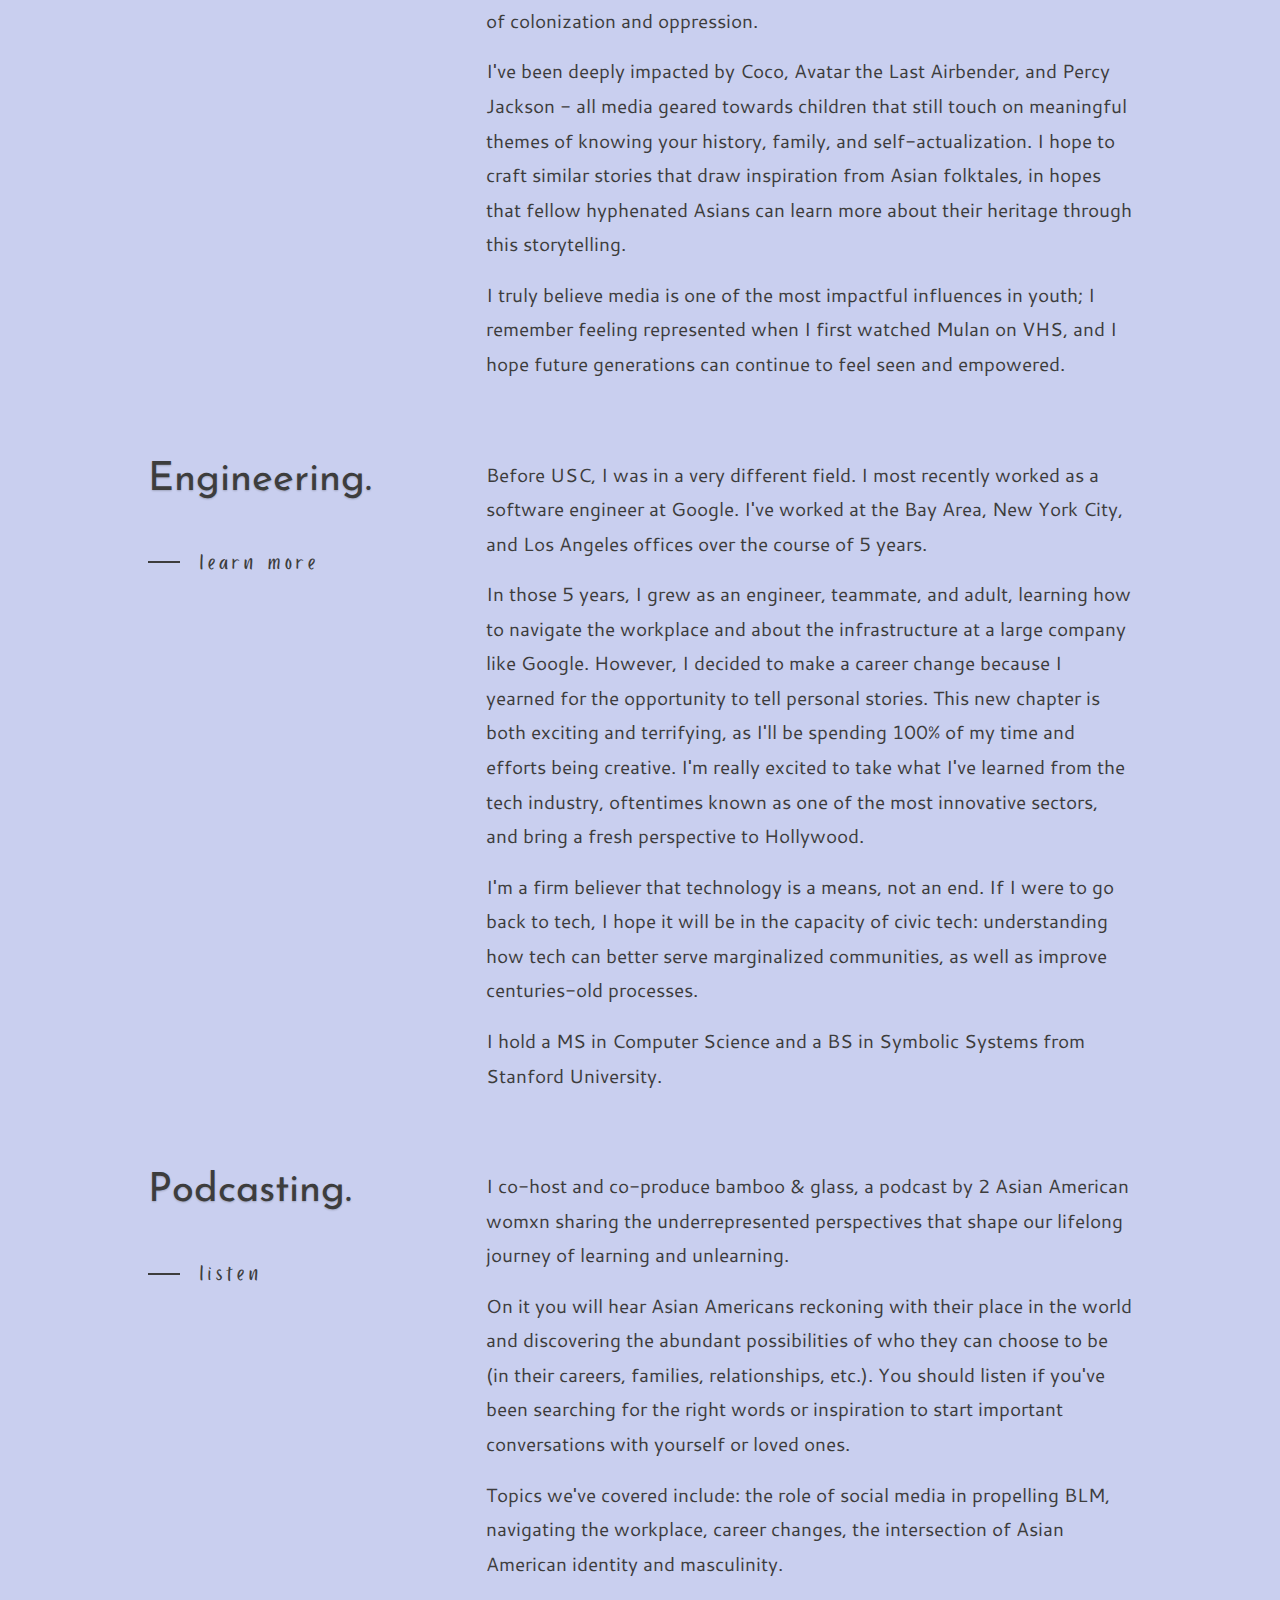
==== commit 9c9a44fb: "updating text for film section in the about page" ====
--- a/about.html
+++ b/about.html
@@ -248,7 +248,7 @@
             <div class="col-12 col-md-8 text-left">
               <!-- title and description -->
               <div class="title-desc anim-4">
-                <p>I'm currently pursuing an MFA in Film & TV Production at USC. My films and stories all have the throughline of uncovering underrepresented narratives, whether it's the everyday struggle of introducing your non-Anglicized name, or the intergenerational trauma spanning generations.</p>
+                <p>I'm currently pursuing an MFA in Film & TV Production at USC. My films and stories all have the throughline of uncovering underrepresented narratives, whether it's the everyday struggle of introducing your non-Anglicized name, or the intergenerational trauma instigated by centuries of colonization and oppression.</p>
                 <p>I've been deeply impacted by Coco, Avatar the Last Airbender, and Percy Jackson - all media geared towards children that still touch on meaningful themes of knowing your history, family, and self-actualization. I hope to craft similar stories that draw inspiration from Asian folktales, in hopes that fellow hyphenated Asians can learn more about their heritage through this storytelling.</p>
                 <p>I truly believe media is one of the most impactful influences in youth; I remember feeling represented when I first watched Mulan on VHS, and I hope future generations can continue to feel seen and empowered.</p>
               </div>
--- a/css/main.css
+++ b/css/main.css
@@ -1961,7 +1961,7 @@
     width: 100%;
     padding-bottom: 100%;
     transition: 0.5s ease-in-out; }
-    .media-tile .media-image .img, .media-tile .media-image img, .media-video{
+    .media-tile .media-image .img, .media-tile .media-image img, .media-video {
       width: 100%;
       height: 100%;
       position: absolute;
